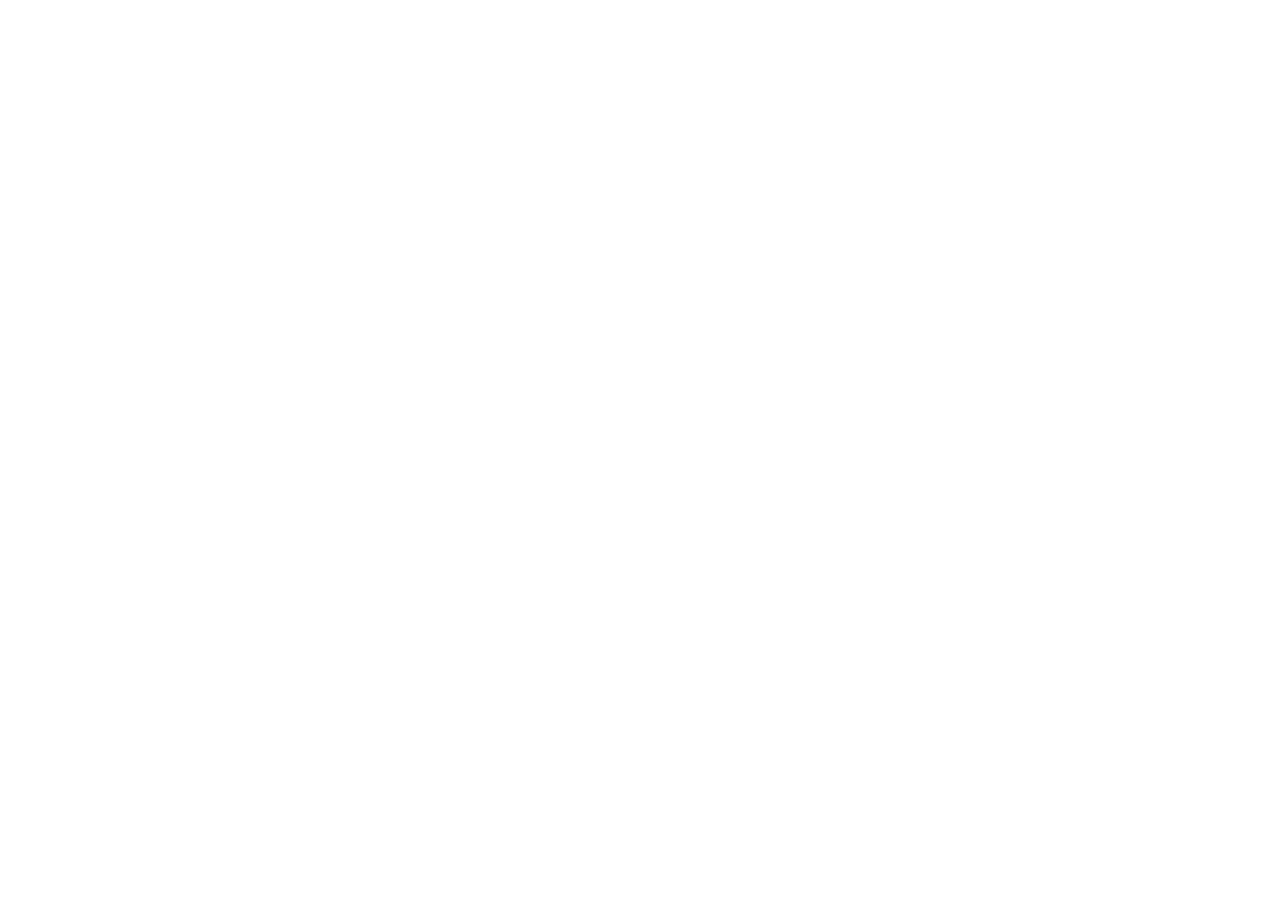
==== index.html @ d8fa3e98 "Coded camera system (No styling yett)" ====
<!DOCTYPE html>
<html>
  <head>
    <meta charset="utf-8">
    <meta name="viewport" content="width=device-width">
    <title>🚀 Reboot Rebels</title>
    <link href="style.css" rel="stylesheet" type="text/css" />
  </head>
  <body>
    
    <script src="script.js"></script>
  </body>
</html>
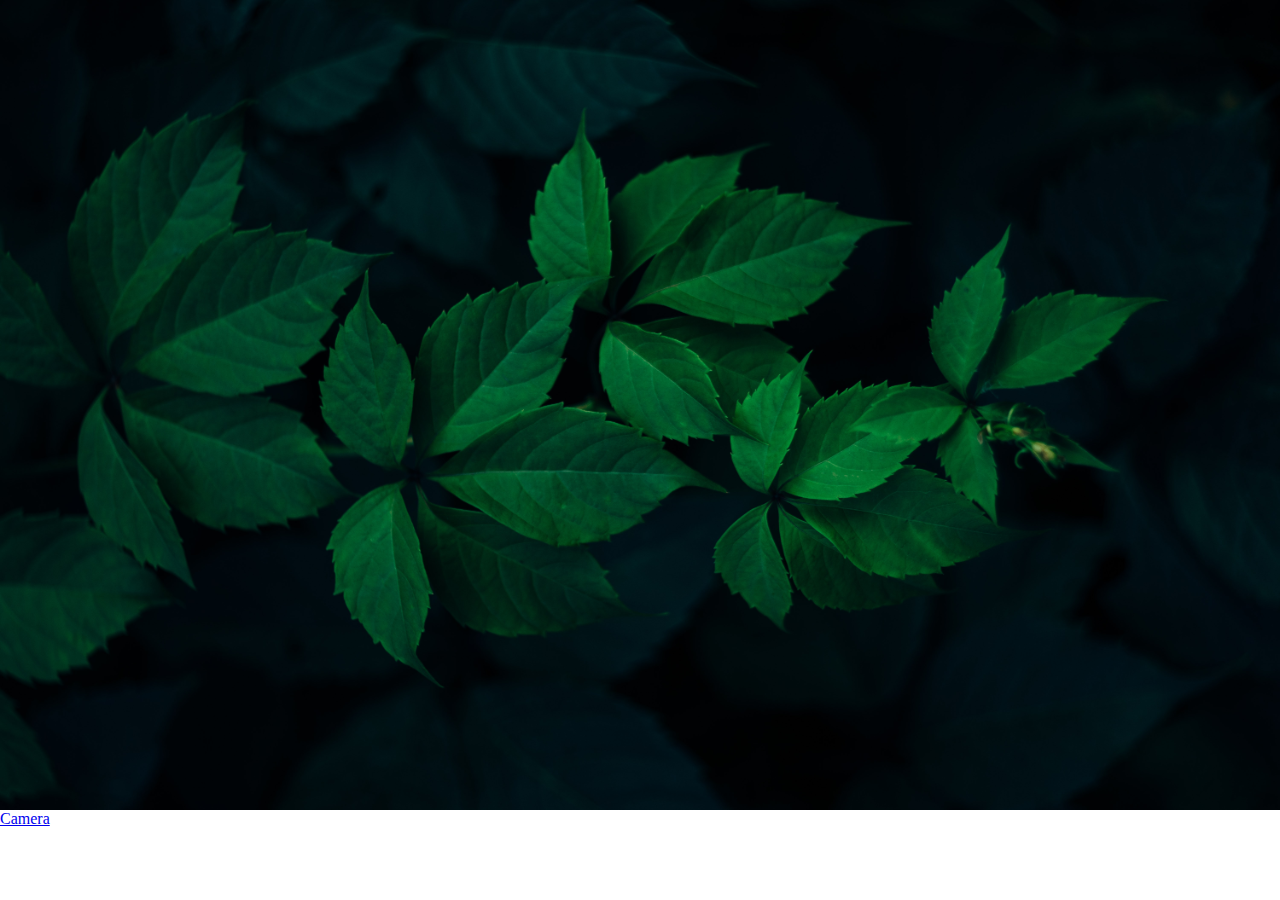
==== commit d84885ef: "added colors and hero div" ====
--- a/index.html
+++ b/index.html
@@ -7,7 +7,10 @@
     <link href="style.css" rel="stylesheet" type="text/css" />
   </head>
   <body>
-    
+    <div class="hero">
+      
+    </div>
+    <a href="camera.html">Camera</a>
     <script src="script.js"></script>
   </body>
 </html>--- a/style.css
+++ b/style.css
@@ -0,0 +1,30 @@
+*, *:before, *:after{
+  padding: 0;
+  margin: 0;
+  box-sizing: border-box;
+}
+
+/* COLORS */
+:root {
+  --white: #ffffff;
+  --yellow:#E8BB2B;
+  --darkgreen:#116022;
+  --lightpeach:#FEF1EB;
+  --black: #000000;
+}
+
+body{
+  width: 100%;
+  height: 100%;
+  overflow-x: hidden;
+}
+
+/* HERO */
+
+.hero{
+  width: 100%;
+  height: 90vh;
+  background: url("imgs/herobg.jpg");
+  background-size: cover;
+  background-position: center;
+}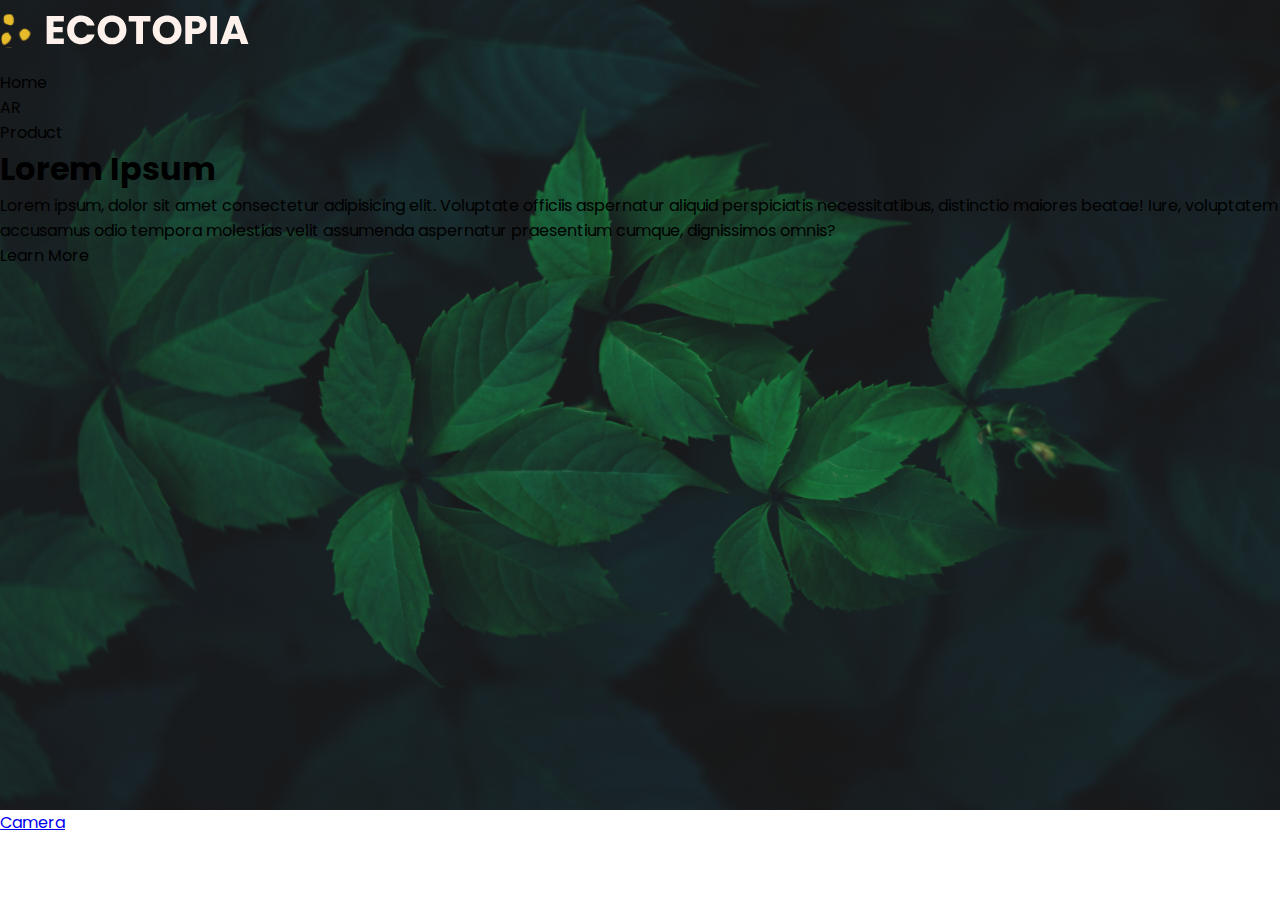
==== commit 82295dc4: "did some html" ====
--- a/index.html
+++ b/index.html
@@ -8,7 +8,19 @@
   </head>
   <body>
     <div class="hero">
-      
+      <div class="header">
+        <img src="imgs/logo.svg" alt="logo">
+        <ul>
+          <li>Home</li>
+          <li>AR</li>
+          <li>Product</li>
+        </ul>
+      </div>
+      <div class="about">
+        <h1>Lorem Ipsum</h1>
+        <p>Lorem ipsum, dolor sit amet consectetur adipisicing elit. Voluptate officiis aspernatur aliquid perspiciatis necessitatibus, distinctio maiores beatae! Iure, voluptatem accusamus odio tempora molestias velit assumenda aspernatur praesentium cumque, dignissimos omnis?</p>
+        <div class="btn">Learn More</div>
+      </div>
     </div>
     <a href="camera.html">Camera</a>
     <script src="script.js"></script>
--- a/style.css
+++ b/style.css
@@ -1,3 +1,5 @@
+@import url('https://fonts.googleapis.com/css2?family=Poppins:wght@400;600;800&display=swap');
+
 *, *:before, *:after{
   padding: 0;
   margin: 0;
@@ -8,6 +10,7 @@
 :root {
   --white: #ffffff;
   --yellow:#E8BB2B;
+  --lightgreen:#4D9E4B;
   --darkgreen:#116022;
   --lightpeach:#FEF1EB;
   --black: #000000;
@@ -17,6 +20,7 @@
   width: 100%;
   height: 100%;
   overflow-x: hidden;
+  font-family: 'Poppins', sans-serif;
 }
 
 /* HERO */
@@ -24,7 +28,13 @@
 .hero{
   width: 100%;
   height: 90vh;
-  background: url("imgs/herobg.jpg");
+  background: linear-gradient(#4e4e4e4d,#4e4e4e4d), url("imgs/herobg.jpg");;
   background-size: cover;
   background-position: center;
+}
+
+/* HEADER */
+
+.header{
+  
 }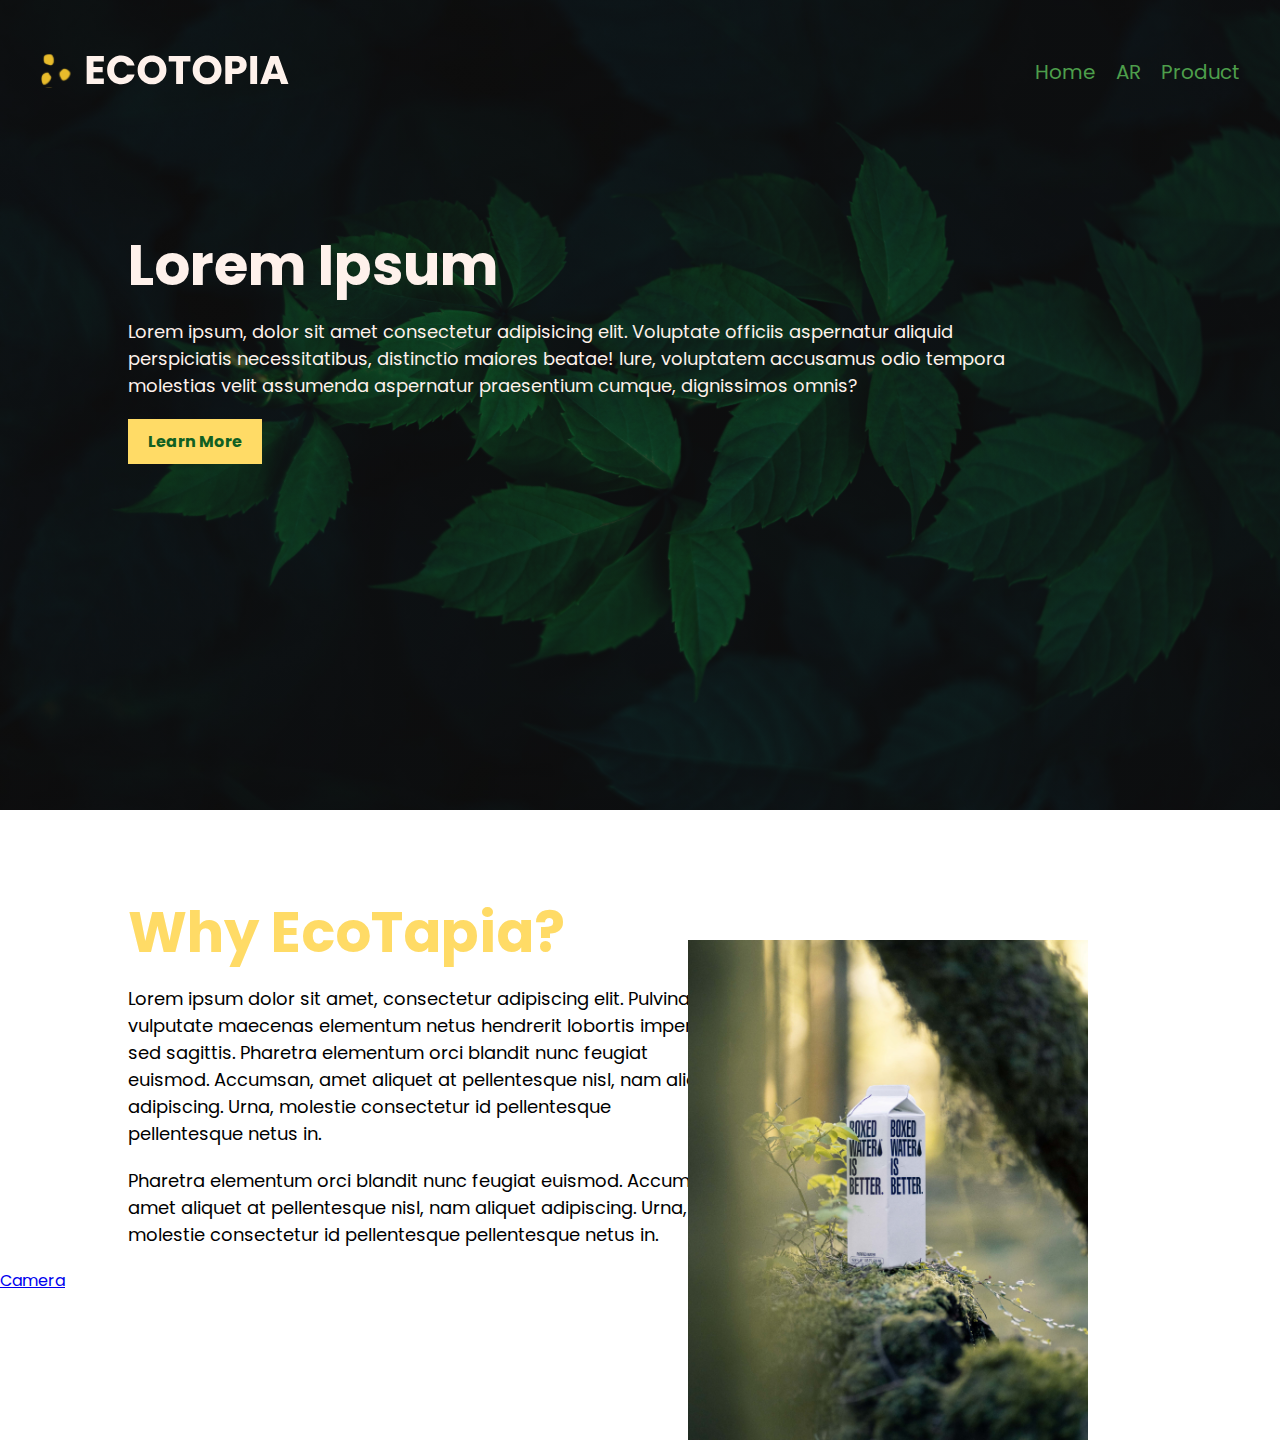
==== commit 3367df6a: "why page (site isn't responsive at all rn)" ====
--- a/index.html
+++ b/index.html
@@ -22,6 +22,12 @@
         <div class="btn">Learn More</div>
       </div>
     </div>
+    <div class="why">
+      <h1>Why EcoTapia?</h1>
+      <p>Lorem ipsum dolor sit amet, consectetur adipiscing elit. Pulvinar vulputate maecenas elementum netus hendrerit lobortis imperdiet sed sagittis. Pharetra elementum orci blandit nunc feugiat euismod. Accumsan, amet aliquet at pellentesque nisl, nam aliquet adipiscing. Urna, molestie consectetur id pellentesque pellentesque netus in.</p>
+      <p>Pharetra elementum orci blandit nunc feugiat euismod. Accumsan, amet aliquet at pellentesque nisl, nam aliquet adipiscing. Urna, molestie consectetur id pellentesque pellentesque netus in.</p>
+      <img src="imgs/water.jpg" alt="water">
+    </div>
     <a href="camera.html">Camera</a>
     <script src="script.js"></script>
   </body>
--- a/style.css
+++ b/style.css
@@ -9,8 +9,8 @@
 /* COLORS */
 :root {
   --white: #ffffff;
-  --yellow:#E8BB2B;
-  --lightgreen:#4D9E4B;
+  --yellow:#FFDB66;
+  --green:#4D9E4B;
   --darkgreen:#116022;
   --lightpeach:#FEF1EB;
   --black: #000000;
@@ -28,7 +28,7 @@
 .hero{
   width: 100%;
   height: 90vh;
-  background: linear-gradient(#4e4e4e4d,#4e4e4e4d), url("imgs/herobg.jpg");;
+  background: linear-gradient(#16161690,#16161690), url("imgs/herobg.jpg");;
   background-size: cover;
   background-position: center;
 }
@@ -36,5 +36,74 @@
 /* HEADER */
 
 .header{
-  
+  display: flex;
+  padding: 40px;
+  flex-wrap: wrap;
+  align-items: center;
+  justify-content: space-between;
+
+}
+
+ul{
+  display: inline-flex;
+  list-style: none;
+  gap: 20px;
+  font-size: 20px;
+  color: var(--green);
+  transition: .3s ease-in-out;
+}
+
+li:hover{
+  cursor: pointer;
+  text-decoration: underline;
+}
+
+/* ABOUT */
+
+.about{
+  padding-left: 10%; 
+  margin-top: 5em;
+  color: var(--lightpeach);
+}
+.about p{max-width: 900px;}
+
+h1{font-size: 3.5rem;}
+
+p{
+  font-size:18px;
+  margin: 10px 0 20px 0;
+}
+
+.btn{
+  padding: 10px 20px;
+  background: var(--yellow);
+  color: var(--darkgreen);
+  display: inline-block;
+  font-weight: bold;
+  cursor: pointer;
+}
+
+.btn:hover{
+  color: var(--green);
+  transform: .3s ease-in;
+  box-shadow: 5px 5px 0px var(--darkgreen);
+}
+
+.why{
+  padding-left: 10%; 
+  margin-top: 5em;
+  color: var(--yellow);
+  position: relative;
+}
+
+.why p{
+  color: var(--black);
+  max-width: 600px;
+}
+
+.why img{
+  position: absolute;
+  right: 15%;
+  top: 50px;
+  width: 400px;
 }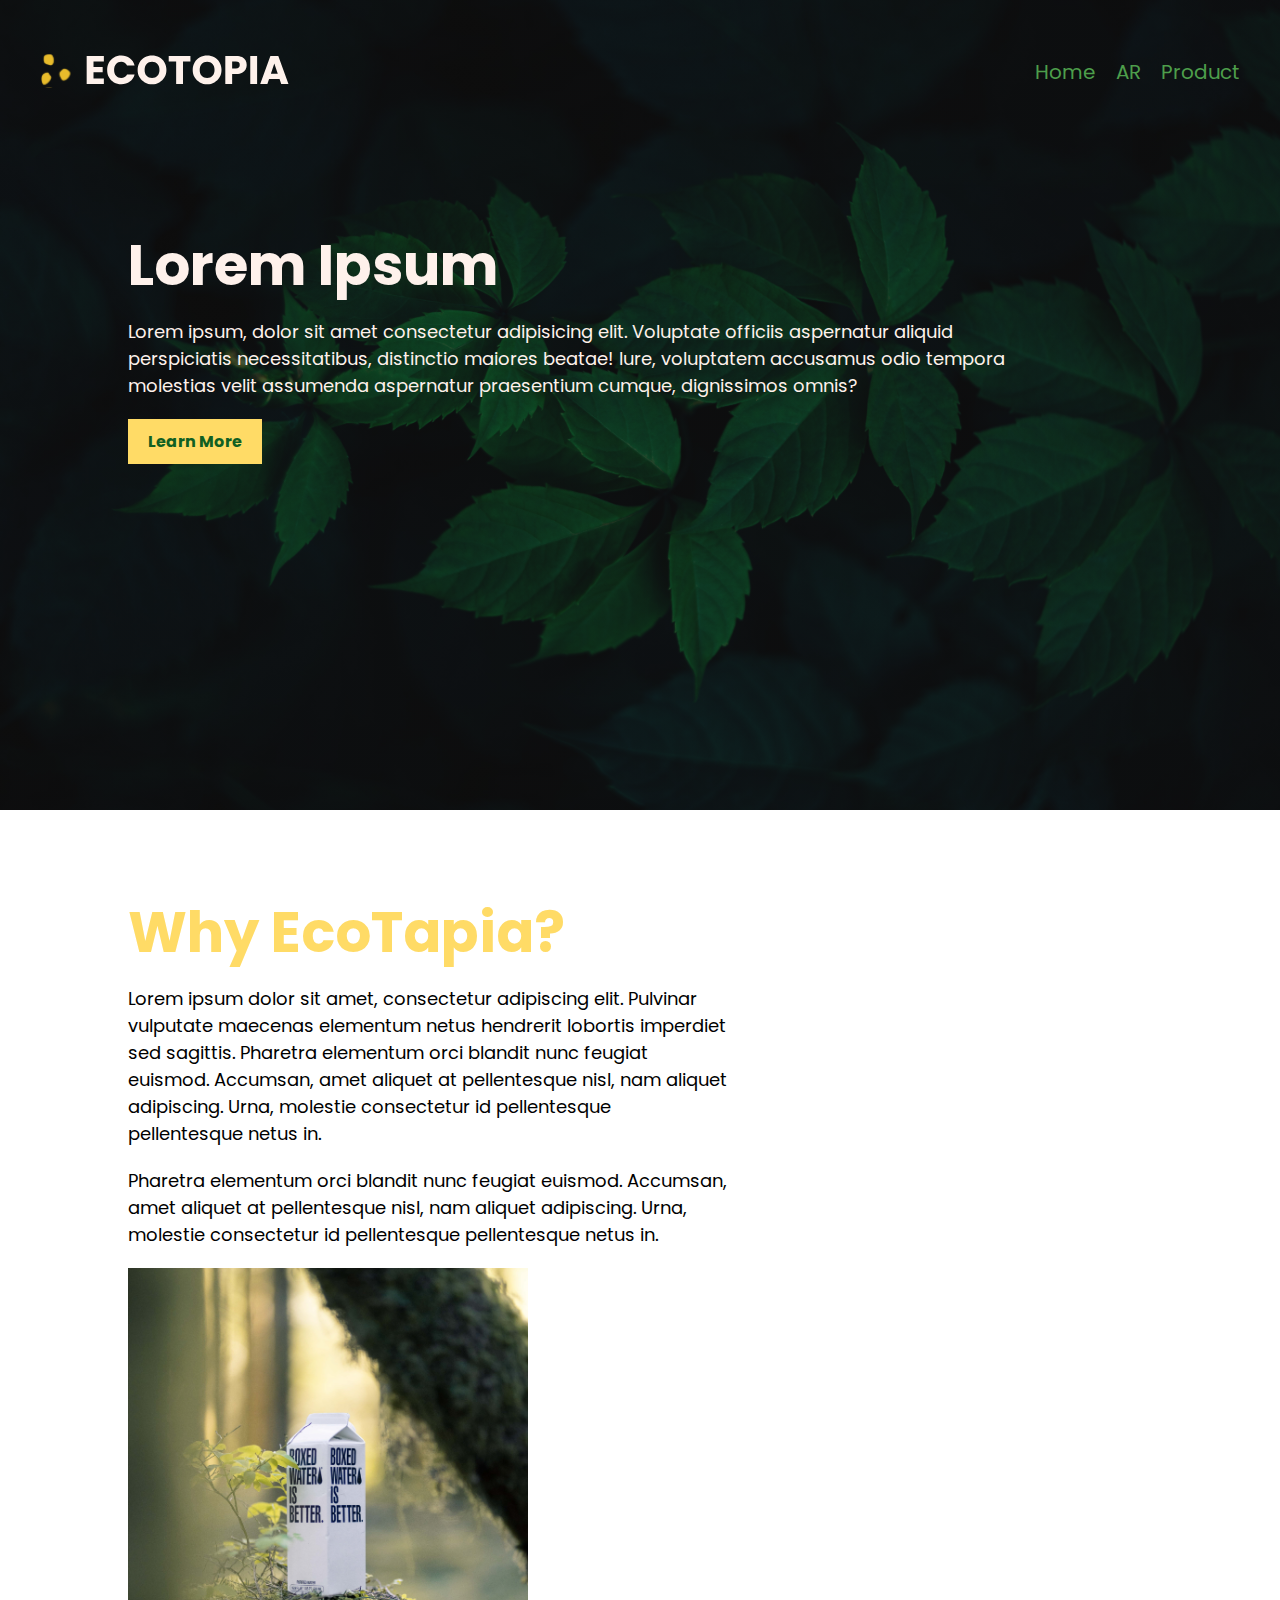
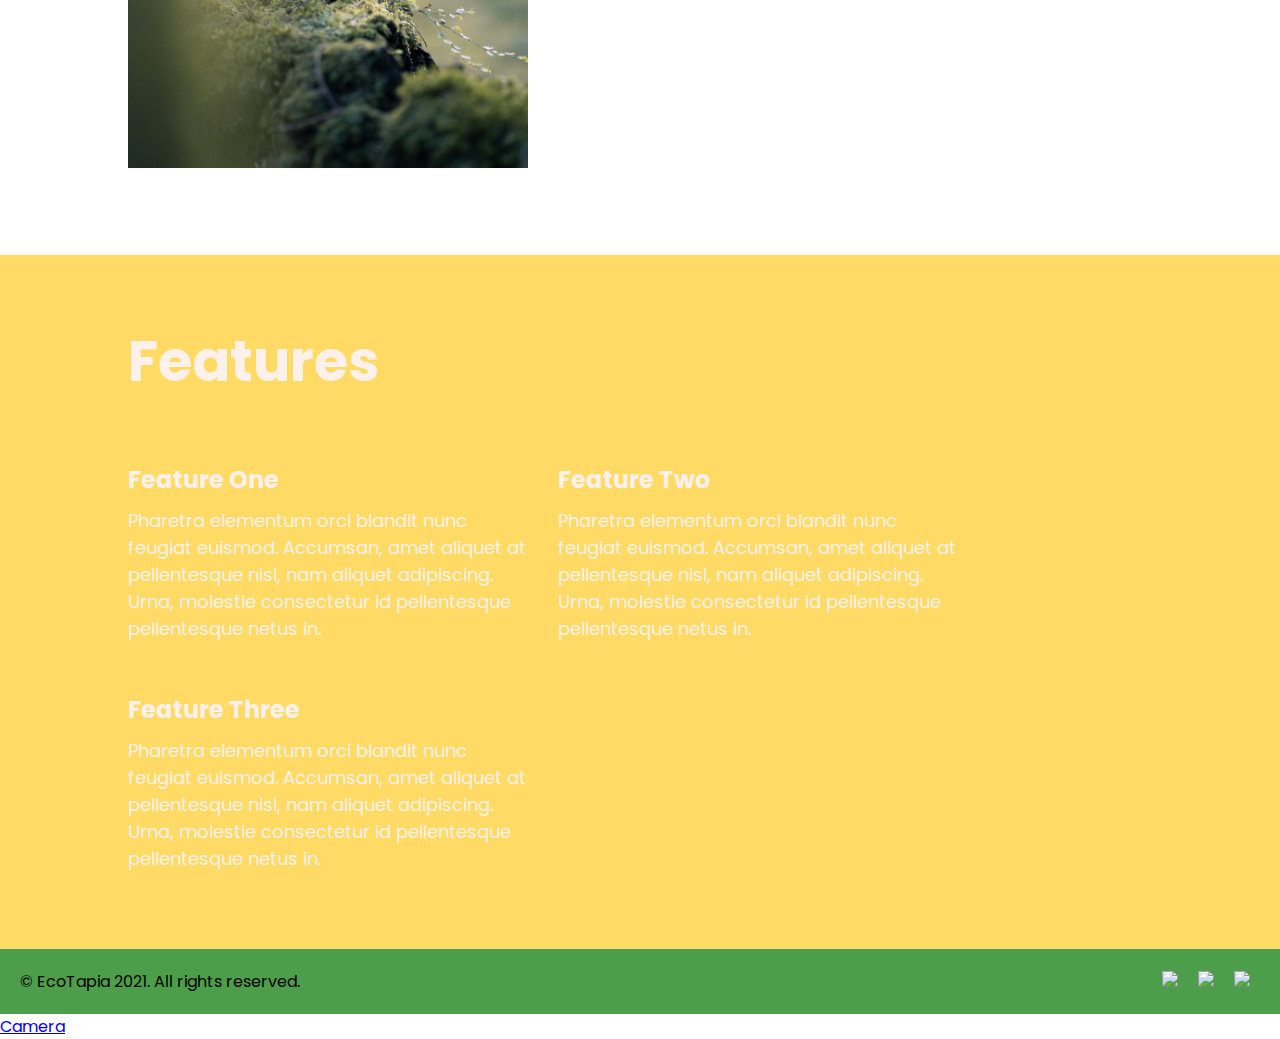
==== commit 5eefe5af: "home page kinda done" ====
--- a/index.html
+++ b/index.html
@@ -1,15 +1,17 @@
 <!DOCTYPE html>
 <html>
-  <head>
-    <meta charset="utf-8">
-    <meta name="viewport" content="width=device-width">
-    <title>🚀 Reboot Rebels</title>
-    <link href="style.css" rel="stylesheet" type="text/css" />
-  </head>
-  <body>
-    <div class="hero">
-      <div class="header">
-        <img src="imgs/logo.svg" alt="logo">
+
+<head>
+	<meta charset="utf-8">
+	<meta name="viewport" content="width=device-width">
+	<title>🚀 Reboot Rebels</title>
+	<link href="style.css" rel="stylesheet" type="text/css" />
+</head>
+
+<body>
+	<div class="hero">
+		<div class="header">
+			<img src="imgs/logo.svg" alt="logo">
         <ul>
           <li>Home</li>
           <li>AR</li>
@@ -28,6 +30,31 @@
       <p>Pharetra elementum orci blandit nunc feugiat euismod. Accumsan, amet aliquet at pellentesque nisl, nam aliquet adipiscing. Urna, molestie consectetur id pellentesque pellentesque netus in.</p>
       <img src="imgs/water.jpg" alt="water">
     </div>
+    <div class="features">
+      <h1>Features</h1>
+      <div class="fets flex">
+        <div class="feature">
+          <h2>Feature One</h2> 
+          <p>Pharetra elementum orci blandit nunc feugiat euismod. Accumsan, amet aliquet at pellentesque nisl, nam aliquet adipiscing. Urna, molestie consectetur id pellentesque pellentesque netus in.</p>
+        </div>
+        <div class="feature">
+          <h2>Feature Two</h2> 
+          <p>Pharetra elementum orci blandit nunc feugiat euismod. Accumsan, amet aliquet at pellentesque nisl, nam aliquet adipiscing. Urna, molestie consectetur id pellentesque pellentesque netus in.</p>
+        </div>
+        <div class="feature">
+          <h2>Feature Three</h2> 
+          <p>Pharetra elementum orci blandit nunc feugiat euismod. Accumsan, amet aliquet at pellentesque nisl, nam aliquet adipiscing. Urna, molestie consectetur id pellentesque pellentesque netus in.</p>
+        </div>
+        </div>
+    </div>
+    <div class="footer flex">
+      <div class="copyright">© EcoTapia 2021. All rights reserved.</div>
+      <div class="socials flex">
+        <a href=""><img src="https://img.icons8.com/material-outlined/48/000000/github.png"/></a>
+        <a href=""><img src="https://img.icons8.com/ios-filled/50/000000/twitter.png"/></a>
+        <a href=""><img src="https://img.icons8.com/material-rounded/48/000000/discord-logo.png"/></a>
+      </div>
+    </div>
     <a href="camera.html">Camera</a>
     <script src="script.js"></script>
   </body>
--- a/style.css
+++ b/style.css
@@ -21,6 +21,13 @@
   height: 100%;
   overflow-x: hidden;
   font-family: 'Poppins', sans-serif;
+}
+
+.flex{
+  display: flex;
+  align-items: center;
+  justify-items: center;
+  flex-wrap: wrap;
 }
 
 /* HERO */
@@ -60,11 +67,12 @@
 
 /* ABOUT */
 
-.about{
+.about,.features {
   padding-left: 10%; 
   margin-top: 5em;
   color: var(--lightpeach);
 }
+
 .about p{max-width: 900px;}
 
 h1{font-size: 3.5rem;}
@@ -102,8 +110,44 @@
 }
 
 .why img{
-  position: absolute;
-  right: 15%;
-  top: 50px;
+  display: inline-block;
+  position: relative;
   width: 400px;
-}+  margin: 0 auto;
+}
+
+/* FEATURES */
+
+.features{
+  background: var(--yellow);
+  height: 100%;
+  padding-top: 5%;
+}
+
+.fets{
+  padding: 5% 0;
+  gap: 30px;
+}
+
+.feature{
+  max-width: 400px;
+}
+
+.footer{
+  background: var(--green);
+  justify-content: space-between;
+  padding: 20px;
+}
+.footer img{
+  height: 30px;
+  padding: 0 10px;
+}
+/* Media Query */
+
+@media only screen and (min-width: 1500px) {
+  .why img{
+    position: absolute;
+    right: 15%;
+    top: 100px;
+  }
+}
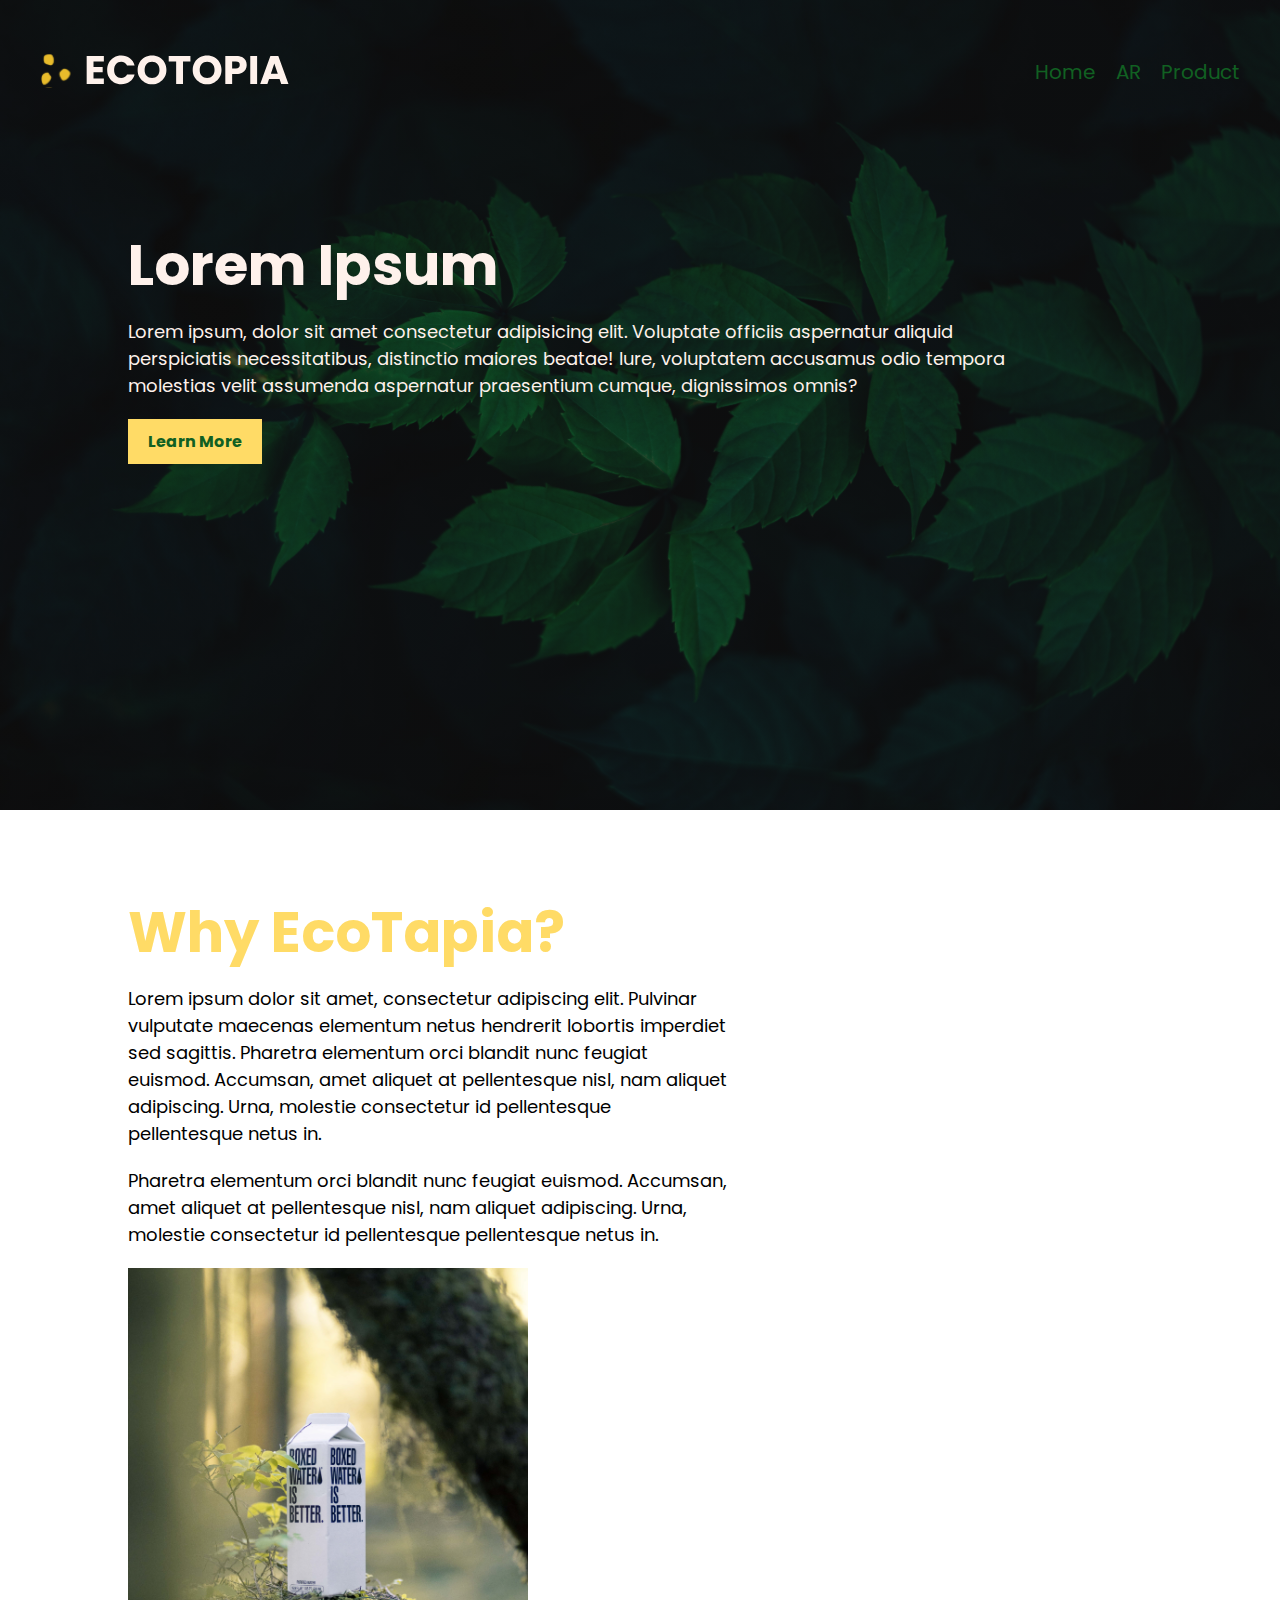
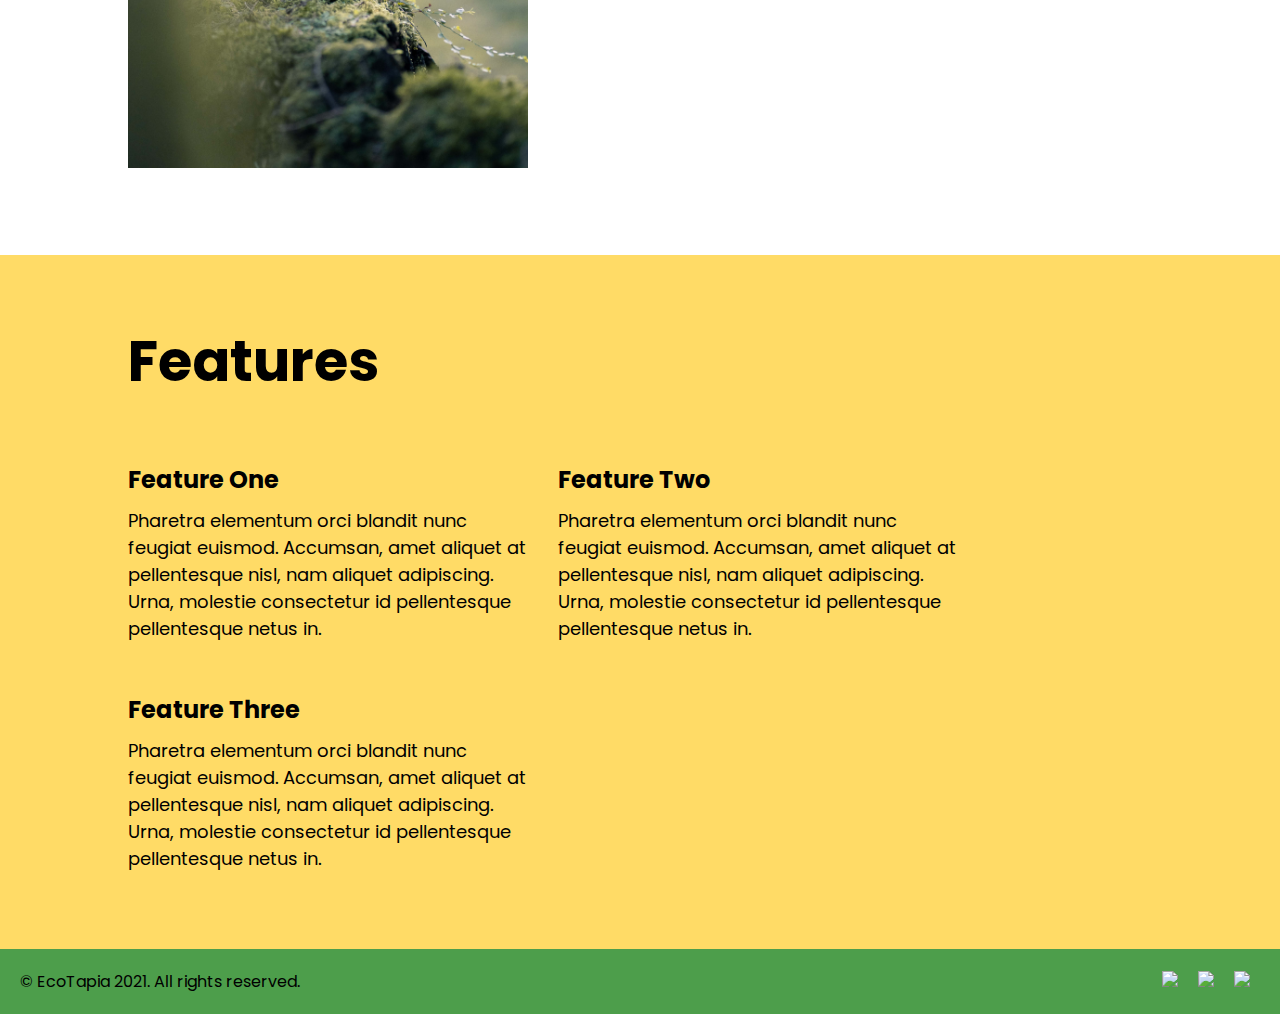
==== commit 3a3d2086: "ahhhh" ====
--- a/index.html
+++ b/index.html
@@ -13,9 +13,9 @@
 		<div class="header">
 			<img src="imgs/logo.svg" alt="logo">
         <ul>
-          <li>Home</li>
-          <li>AR</li>
-          <li>Product</li>
+          <li><a href="#">Home</a></li>
+          <li><a href="/ar.html">AR</a></li>
+          <li><a href="/camera.html">Product</a></li>
         </ul>
       </div>
       <div class="about">
@@ -55,7 +55,7 @@
         <a href=""><img src="https://img.icons8.com/material-rounded/48/000000/discord-logo.png"/></a>
       </div>
     </div>
-    <a href="camera.html">Camera</a>
+    <!-- <a href="camera.html">Camera</a>  -->
     <script src="script.js"></script>
   </body>
 </html>--- a/style.css
+++ b/style.css
@@ -43,6 +43,7 @@
 /* HEADER */
 
 .header{
+  width: 100%;
   display: flex;
   padding: 40px;
   flex-wrap: wrap;
@@ -67,12 +68,11 @@
 
 /* ABOUT */
 
-.about,.features {
+.about,.features,.ar {
   padding-left: 10%; 
   margin-top: 5em;
-  color: var(--lightpeach);
 }
-
+.about {color: var(--lightpeach);}
 .about p{max-width: 900px;}
 
 h1{font-size: 3.5rem;}
@@ -89,6 +89,10 @@
   display: inline-block;
   font-weight: bold;
   cursor: pointer;
+}
+a{
+  color: var(--darkgreen);
+  text-decoration: none;
 }
 
 .btn:hover{
@@ -133,6 +137,41 @@
   max-width: 400px;
 }
 
+/* CARDS */
+.cards{
+ gap: 20px;
+ justify-content: center;
+ margin: 5em auto;
+}
+
+hr{
+  width: 70%;
+  margin-left:20px;
+  color: var(--darkgreen);
+  }
+
+.card{
+  max-width: 400px;
+  height: 100%;
+  background: var(--green);
+  display: flex;
+  flex-direction: column;
+  gap: 20px;
+  color: var(--white);
+}
+
+.card h2, .card p{
+  padding: 0 20px;
+}
+
+.cards .btn{
+  display: inline-block;
+  margin: 0 auto;
+  margin-bottom: 20px;
+}
+
+/* FOOTER */
+
 .footer{
   background: var(--green);
   justify-content: space-between;
@@ -142,6 +181,7 @@
   height: 30px;
   padding: 0 10px;
 }
+
 /* Media Query */
 
 @media only screen and (min-width: 1500px) {
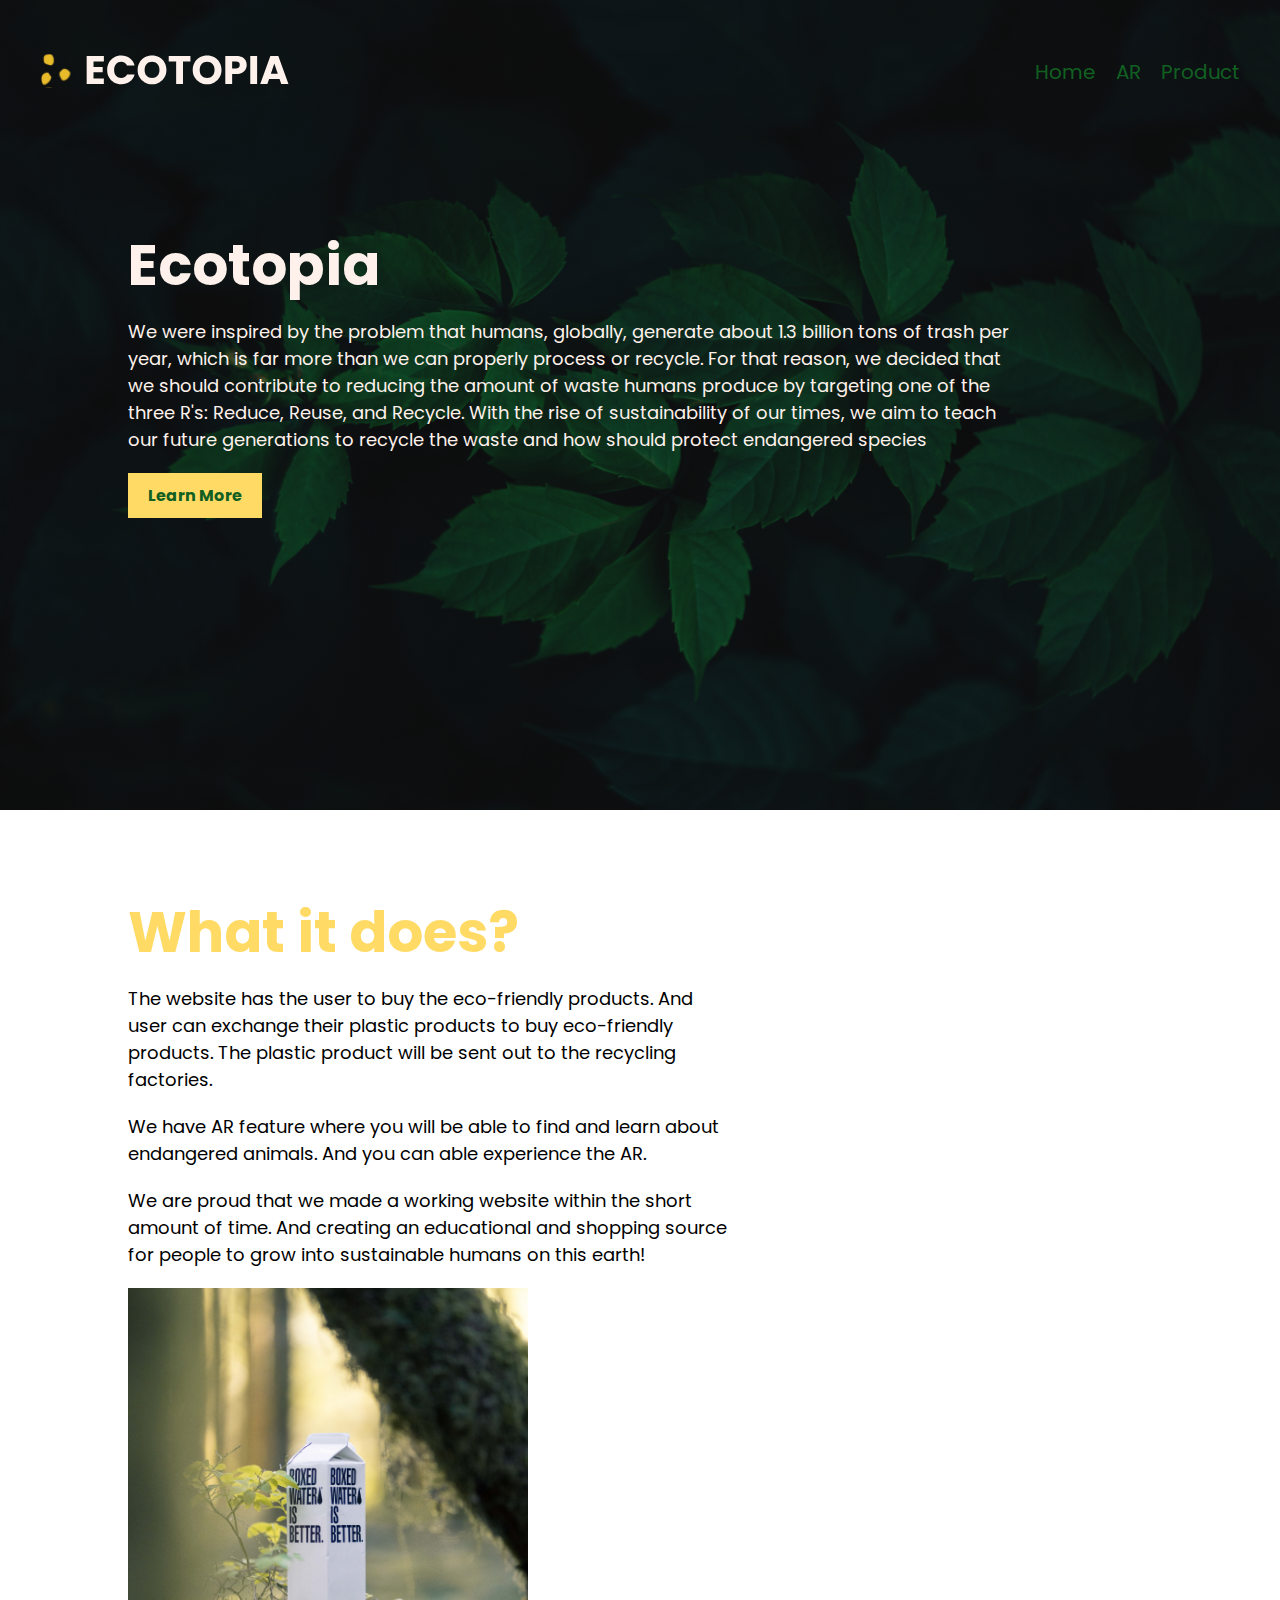
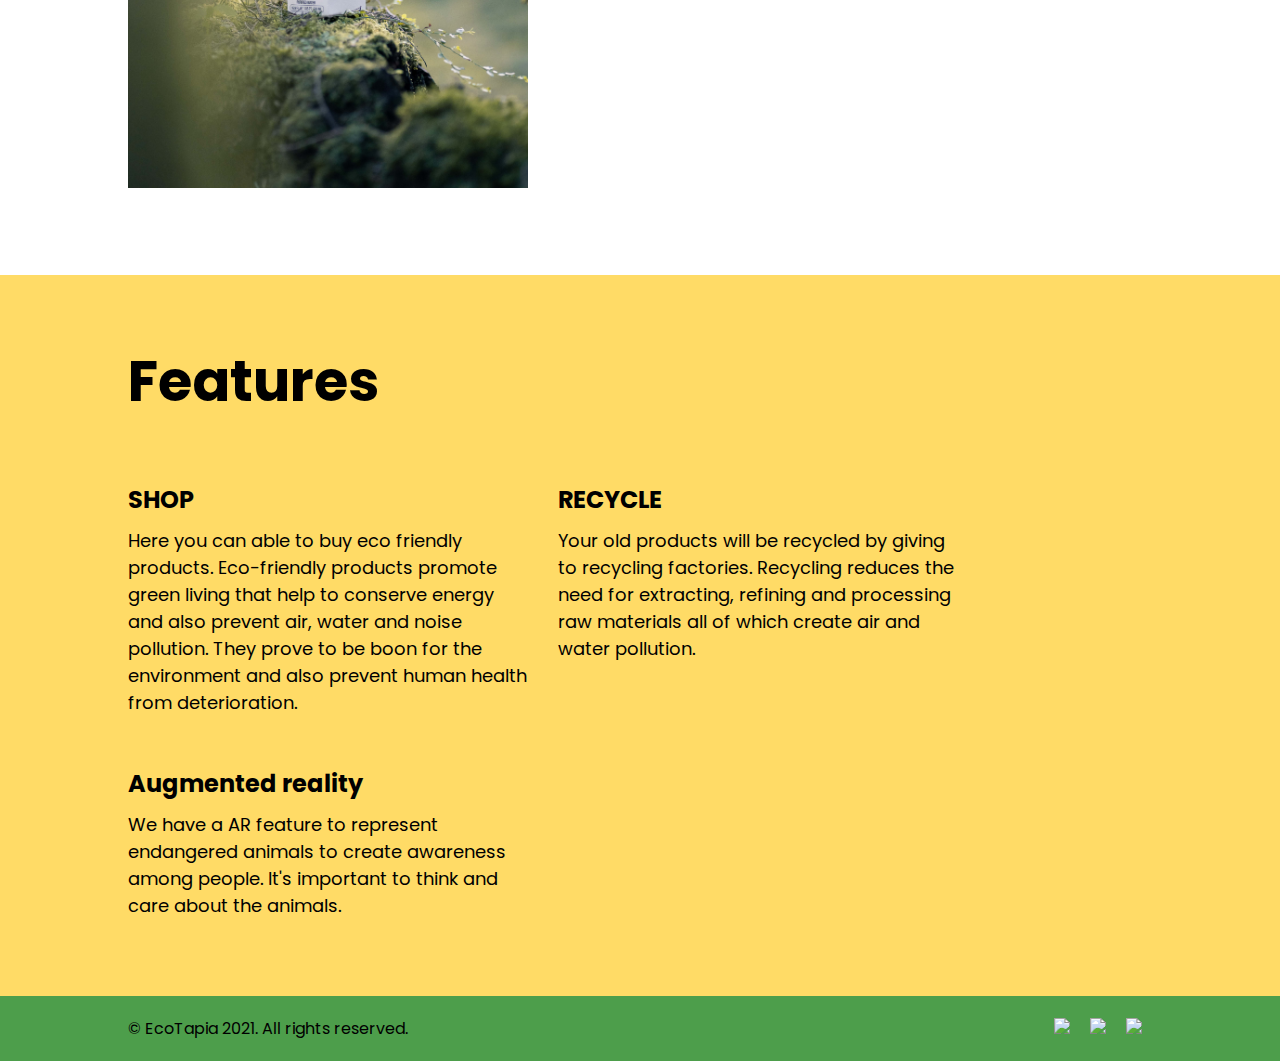
==== commit 445f6e06: "some touchups" ====
--- a/index.html
+++ b/index.html
@@ -15,35 +15,36 @@
         <ul>
           <li><a href="#">Home</a></li>
           <li><a href="/ar.html">AR</a></li>
-          <li><a href="/camera.html">Product</a></li>
+          <li><a href="camera.html">Product</a></li>
         </ul>
       </div>
       <div class="about">
-        <h1>Lorem Ipsum</h1>
-        <p>Lorem ipsum, dolor sit amet consectetur adipisicing elit. Voluptate officiis aspernatur aliquid perspiciatis necessitatibus, distinctio maiores beatae! Iure, voluptatem accusamus odio tempora molestias velit assumenda aspernatur praesentium cumque, dignissimos omnis?</p>
+        <h1>Ecotopia</h1>
+        <p>We were inspired by the problem that humans, globally, generate about 1.3 billion tons of trash per year, which is far more than we can properly process or recycle. For that reason, we decided that we should contribute to reducing the amount of waste humans produce by targeting one of the three R's: Reduce, Reuse, and Recycle. With the rise of sustainability of our times, we aim to teach our future generations to recycle the waste and how should protect endangered species</p>
         <div class="btn">Learn More</div>
       </div>
     </div>
     <div class="why">
-      <h1>Why EcoTapia?</h1>
-      <p>Lorem ipsum dolor sit amet, consectetur adipiscing elit. Pulvinar vulputate maecenas elementum netus hendrerit lobortis imperdiet sed sagittis. Pharetra elementum orci blandit nunc feugiat euismod. Accumsan, amet aliquet at pellentesque nisl, nam aliquet adipiscing. Urna, molestie consectetur id pellentesque pellentesque netus in.</p>
-      <p>Pharetra elementum orci blandit nunc feugiat euismod. Accumsan, amet aliquet at pellentesque nisl, nam aliquet adipiscing. Urna, molestie consectetur id pellentesque pellentesque netus in.</p>
+      <h1>What it does?</h1>
+      <p>The website has the user to buy the eco-friendly products. And user can exchange their plastic products to buy eco-friendly products. The plastic product will be sent out to the recycling factories.</p>
+      <p>We have AR feature where you will be able to find and learn about endangered animals. And you can able experience the AR.</p>
+      <p>We are proud that we made a working website within the short amount of time. And creating an educational and shopping source for people to grow into sustainable humans on this earth!</p>
       <img src="imgs/water.jpg" alt="water">
     </div>
     <div class="features">
       <h1>Features</h1>
       <div class="fets flex">
         <div class="feature">
-          <h2>Feature One</h2> 
-          <p>Pharetra elementum orci blandit nunc feugiat euismod. Accumsan, amet aliquet at pellentesque nisl, nam aliquet adipiscing. Urna, molestie consectetur id pellentesque pellentesque netus in.</p>
+          <h2>SHOP</h2> 
+          <p>Here you can able to buy eco friendly products. Eco-friendly products promote green living that help to conserve energy and also prevent air, water and noise pollution. They prove to be boon for the environment and also prevent human health from deterioration.</p>
         </div>
         <div class="feature">
-          <h2>Feature Two</h2> 
-          <p>Pharetra elementum orci blandit nunc feugiat euismod. Accumsan, amet aliquet at pellentesque nisl, nam aliquet adipiscing. Urna, molestie consectetur id pellentesque pellentesque netus in.</p>
+          <h2>RECYCLE</h2> 
+          <p>Your old products will be recycled by giving to recycling factories. Recycling reduces the need for extracting, refining and processing raw materials all of which create air and water pollution.</p>
         </div>
         <div class="feature">
-          <h2>Feature Three</h2> 
-          <p>Pharetra elementum orci blandit nunc feugiat euismod. Accumsan, amet aliquet at pellentesque nisl, nam aliquet adipiscing. Urna, molestie consectetur id pellentesque pellentesque netus in.</p>
+          <h2>Augmented reality</h2> 
+          <p>We have  a AR feature to represent endangered animals to create awareness among people. It's important to think and care about the animals.</p>
         </div>
         </div>
     </div>
--- a/style.css
+++ b/style.css
@@ -131,6 +131,7 @@
 .fets{
   padding: 5% 0;
   gap: 30px;
+  align-items: flex-start;
 }
 
 .feature{
@@ -175,7 +176,7 @@
 .footer{
   background: var(--green);
   justify-content: space-between;
-  padding: 20px;
+  padding: 20px 10%;
 }
 .footer img{
   height: 30px;
